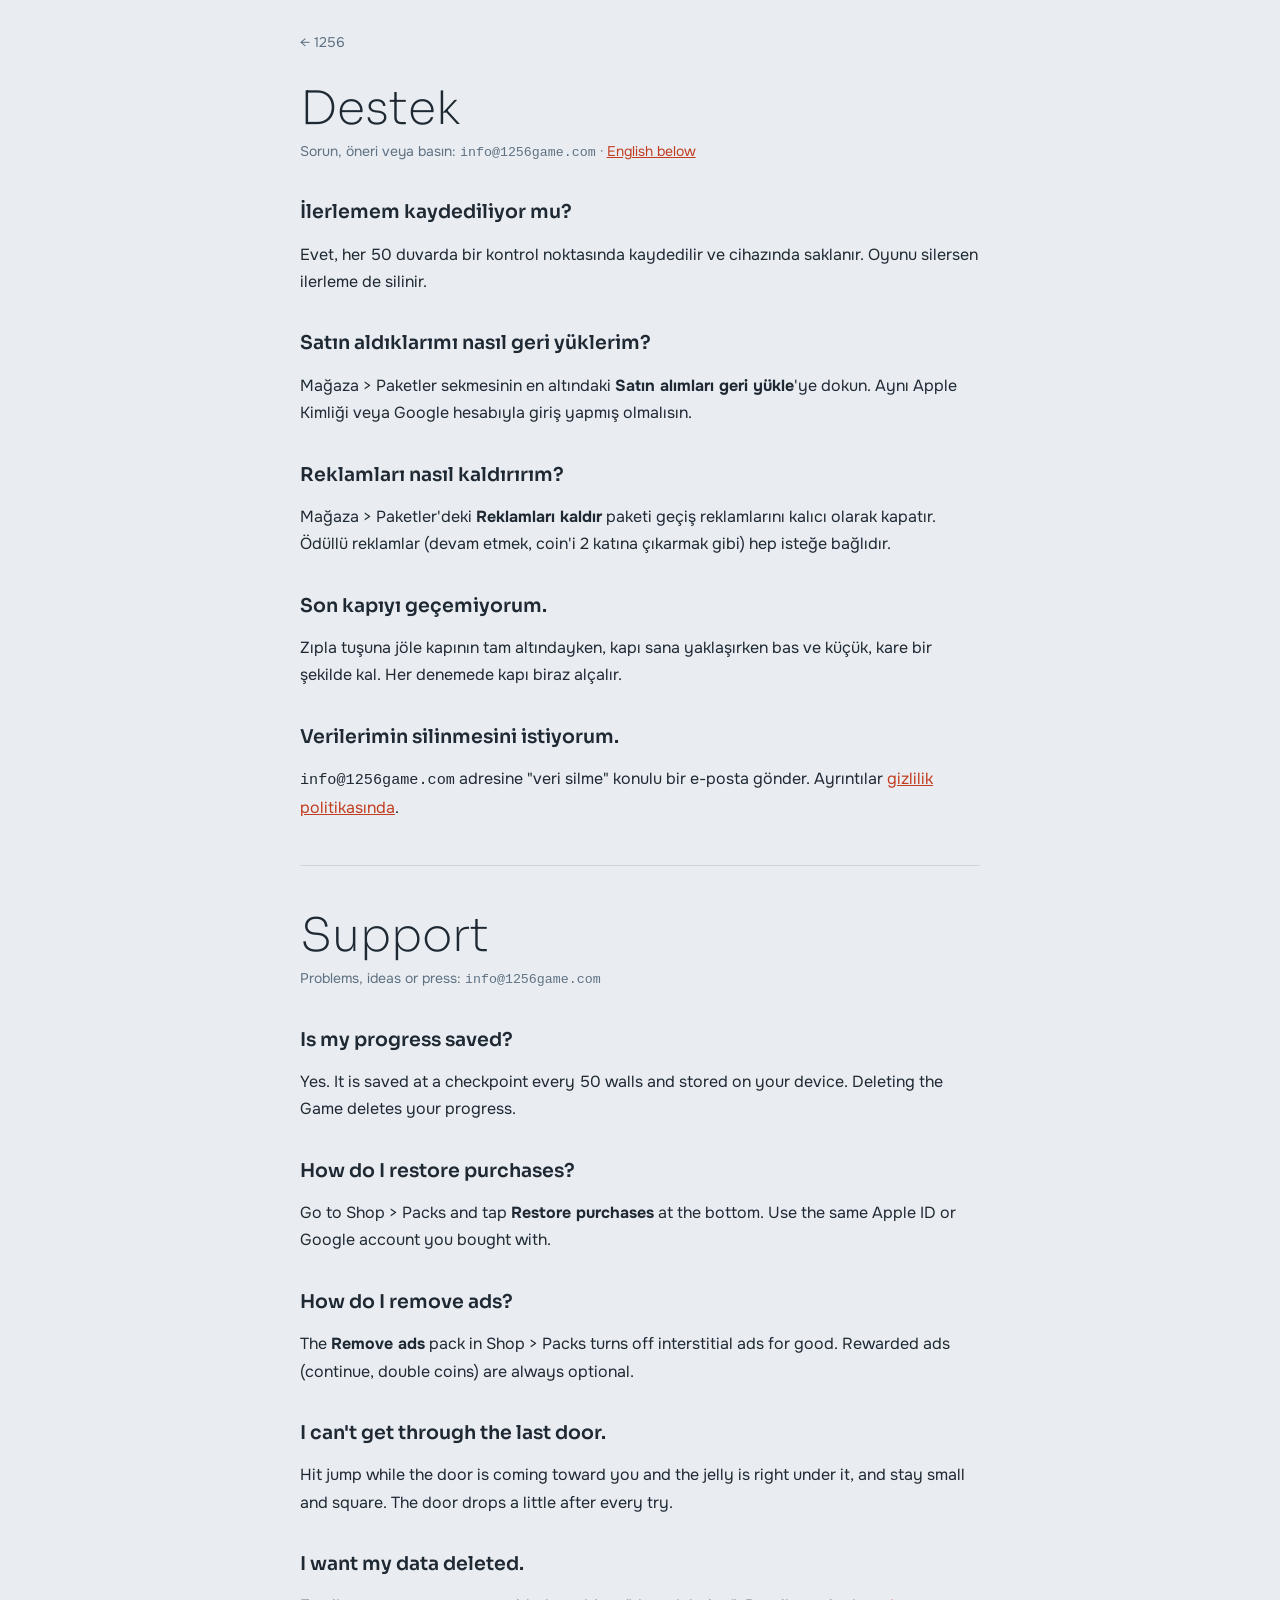
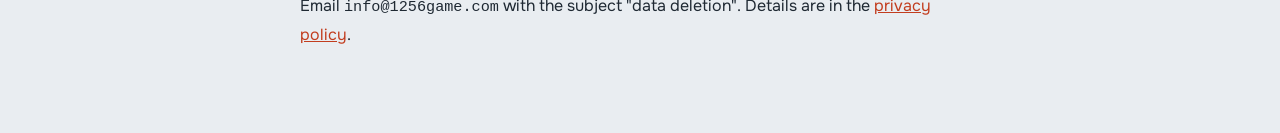
==== destek.html @ 6d84bbd6 "Add files via upload" ====
<!doctype html>
<html lang="tr">
<head>
<meta charset="utf-8">
<meta name="viewport" content="width=device-width, initial-scale=1, viewport-fit=cover">
<title>Destek · 1256</title>
<link rel="icon" href="favicon.png">
<link rel="stylesheet" href="https://fonts.googleapis.com/css2?family=Sora:wght@200;600&family=Onest:wght@400;500;600&display=swap">
<style>
:root{--bg:#e9edf1;--surface:#f6f8fa;--ink:#1f2933;--muted:#5f7183;--line:rgba(31,41,51,.12);--jelly:#c23d1f}
@media (prefers-color-scheme: dark){:root{--bg:#151a23;--surface:#1c2330;--ink:#e6ebf1;--muted:#8e9bab;--line:rgba(230,235,241,.12);--jelly:#ff9a7e;color-scheme:dark}}
*{box-sizing:border-box}
body{margin:0;background:var(--bg);color:var(--ink);font:16px/1.7 "Onest","Segoe UI",system-ui,sans-serif;-webkit-font-smoothing:antialiased}
.doc{max-width:720px;margin:0 auto;padding:28px max(20px,env(safe-area-inset-right,0px)) 72px max(20px,env(safe-area-inset-left,0px))}
.back{display:inline-flex;gap:8px;align-items:center;text-decoration:none;color:var(--muted);font-size:14px}
h1{font:200 clamp(32px,6vw,46px)/1.1 "Sora",system-ui,sans-serif;margin:28px 0 6px;text-wrap:balance}
h2{font:600 19px/1.3 "Sora",system-ui,sans-serif;margin:36px 0 8px}
h3{font-size:16px;margin:22px 0 4px}
p,li{color:var(--ink)} .meta{color:var(--muted);font-size:14px;margin:0 0 24px}
ul{padding-left:20px} li{margin:4px 0}
a{color:var(--jelly)}
.box{background:var(--surface);border-radius:16px;padding:16px 18px;margin:18px 0}
code{font-family:ui-monospace,Menlo,monospace;font-size:.95em;user-select:all}
hr{border:0;border-top:1px solid var(--line);margin:44px 0}
</style>
</head>
<body>
<main class="doc">
<a class="back" href="index.html">← 1256</a>
<h1>Destek</h1>
<p class="meta">Sorun, öneri veya basın: <code>info@1256game.com</code> · <a href="#en">English below</a></p>

<h2>İlerlemem kaydediliyor mu?</h2>
<p>Evet, her 50 duvarda bir kontrol noktasında kaydedilir ve cihazında saklanır. Oyunu silersen ilerleme de silinir.</p>
<h2>Satın aldıklarımı nasıl geri yüklerim?</h2>
<p>Mağaza > Paketler sekmesinin en altındaki <b>Satın alımları geri yükle</b>'ye dokun. Aynı Apple Kimliği veya Google hesabıyla giriş yapmış olmalısın.</p>
<h2>Reklamları nasıl kaldırırım?</h2>
<p>Mağaza > Paketler'deki <b>Reklamları kaldır</b> paketi geçiş reklamlarını kalıcı olarak kapatır. Ödüllü reklamlar (devam etmek, coin'i 2 katına çıkarmak gibi) hep isteğe bağlıdır.</p>
<h2>Son kapıyı geçemiyorum.</h2>
<p>Zıpla tuşuna jöle kapının tam altındayken, kapı sana yaklaşırken bas ve küçük, kare bir şekilde kal. Her denemede kapı biraz alçalır.</p>
<h2>Verilerimin silinmesini istiyorum.</h2>
<p><code>info@1256game.com</code> adresine "veri silme" konulu bir e-posta gönder. Ayrıntılar <a href="gizlilik.html">gizlilik politikasında</a>.</p>

<hr id="en">
<h1>Support</h1>
<p class="meta">Problems, ideas or press: <code>info@1256game.com</code></p>
<h2>Is my progress saved?</h2>
<p>Yes. It is saved at a checkpoint every 50 walls and stored on your device. Deleting the Game deletes your progress.</p>
<h2>How do I restore purchases?</h2>
<p>Go to Shop > Packs and tap <b>Restore purchases</b> at the bottom. Use the same Apple ID or Google account you bought with.</p>
<h2>How do I remove ads?</h2>
<p>The <b>Remove ads</b> pack in Shop > Packs turns off interstitial ads for good. Rewarded ads (continue, double coins) are always optional.</p>
<h2>I can't get through the last door.</h2>
<p>Hit jump while the door is coming toward you and the jelly is right under it, and stay small and square. The door drops a little after every try.</p>
<h2>I want my data deleted.</h2>
<p>Email <code>info@1256game.com</code> with the subject "data deletion". Details are in the <a href="privacy.html">privacy policy</a>.</p>
</main>
</body>
</html>
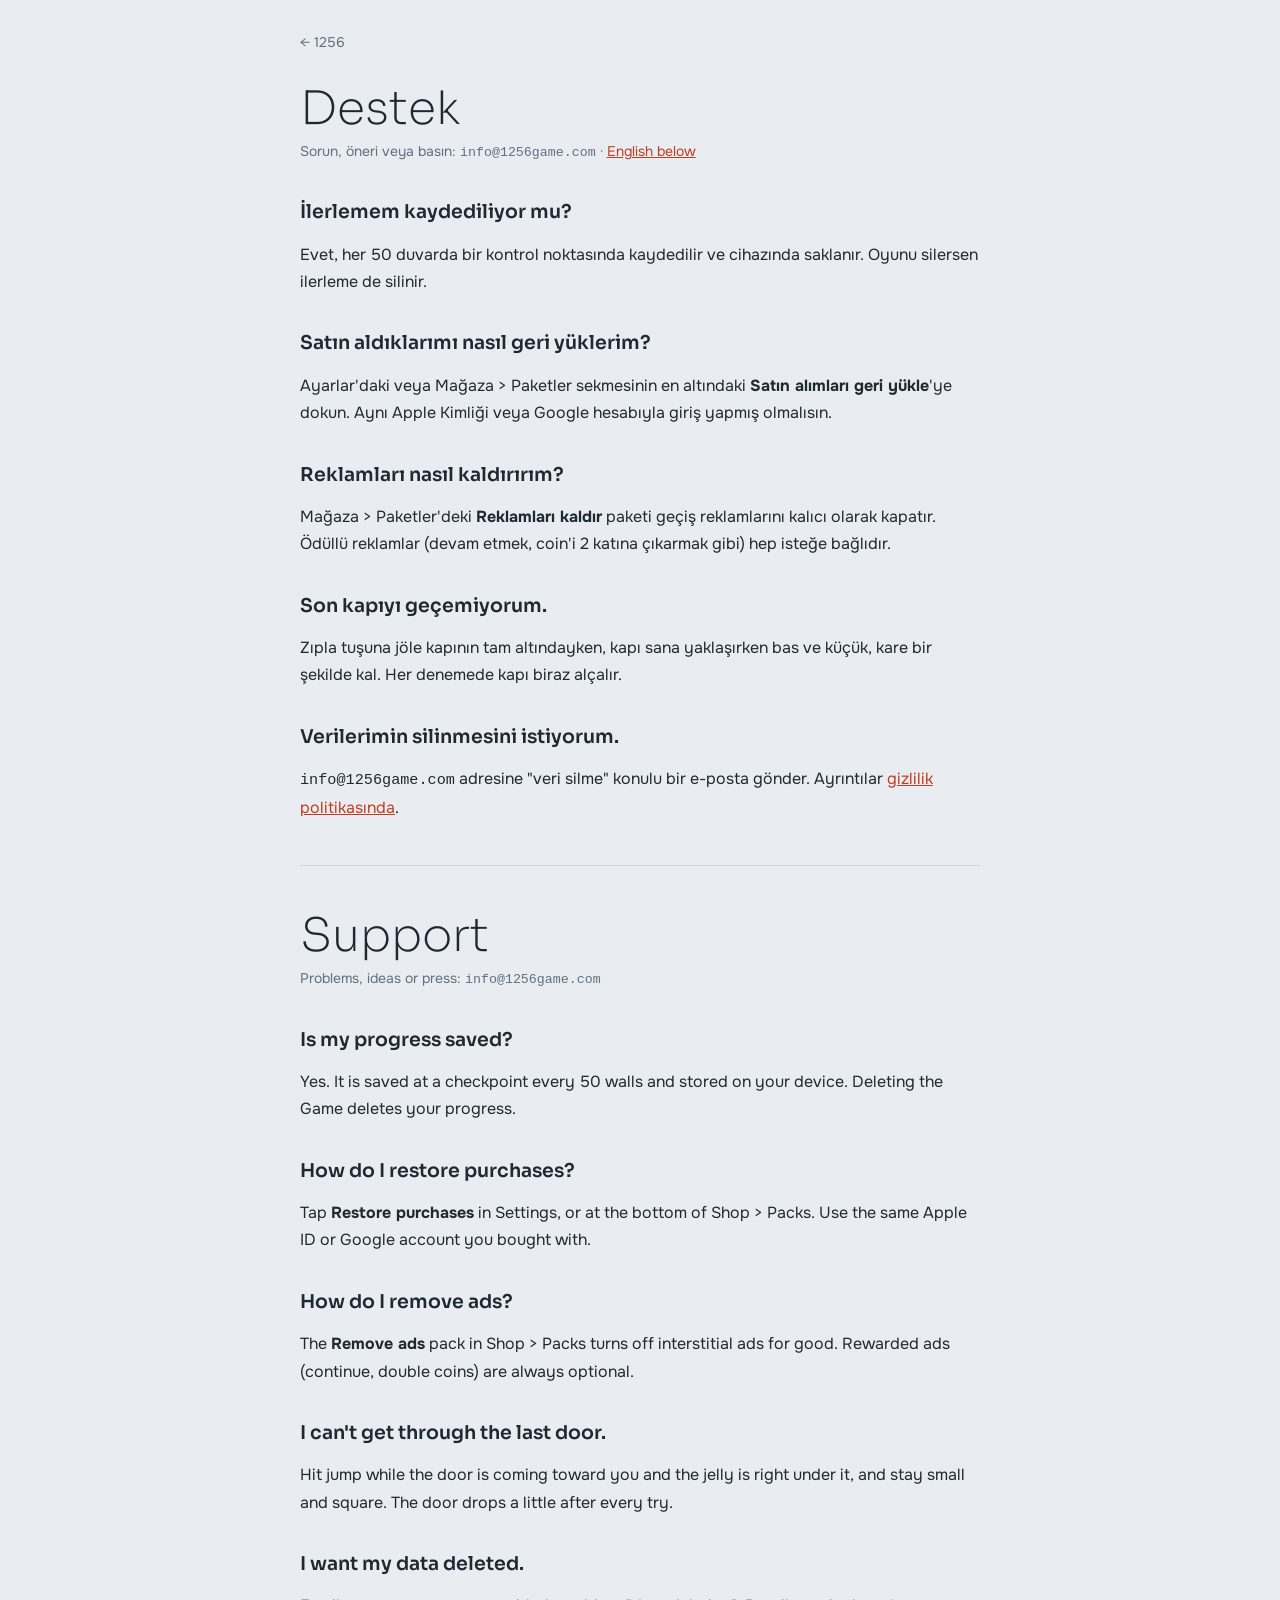
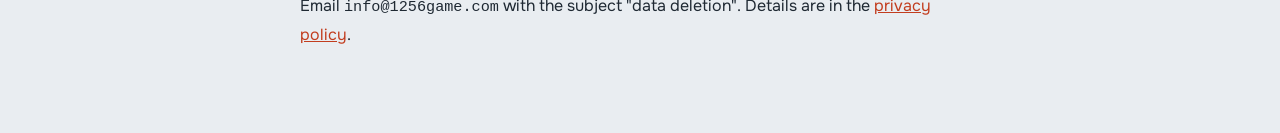
==== commit 71f39fb9: "Terms of use (TR/EN), restore purchases also in Settings" ====
--- a/destek.html
+++ b/destek.html
@@ -33,7 +33,7 @@
 <h2>İlerlemem kaydediliyor mu?</h2>
 <p>Evet, her 50 duvarda bir kontrol noktasında kaydedilir ve cihazında saklanır. Oyunu silersen ilerleme de silinir.</p>
 <h2>Satın aldıklarımı nasıl geri yüklerim?</h2>
-<p>Mağaza > Paketler sekmesinin en altındaki <b>Satın alımları geri yükle</b>'ye dokun. Aynı Apple Kimliği veya Google hesabıyla giriş yapmış olmalısın.</p>
+<p>Ayarlar'daki veya Mağaza > Paketler sekmesinin en altındaki <b>Satın alımları geri yükle</b>'ye dokun. Aynı Apple Kimliği veya Google hesabıyla giriş yapmış olmalısın.</p>
 <h2>Reklamları nasıl kaldırırım?</h2>
 <p>Mağaza > Paketler'deki <b>Reklamları kaldır</b> paketi geçiş reklamlarını kalıcı olarak kapatır. Ödüllü reklamlar (devam etmek, coin'i 2 katına çıkarmak gibi) hep isteğe bağlıdır.</p>
 <h2>Son kapıyı geçemiyorum.</h2>
@@ -47,7 +47,7 @@
 <h2>Is my progress saved?</h2>
 <p>Yes. It is saved at a checkpoint every 50 walls and stored on your device. Deleting the Game deletes your progress.</p>
 <h2>How do I restore purchases?</h2>
-<p>Go to Shop > Packs and tap <b>Restore purchases</b> at the bottom. Use the same Apple ID or Google account you bought with.</p>
+<p>Tap <b>Restore purchases</b> in Settings, or at the bottom of Shop > Packs. Use the same Apple ID or Google account you bought with.</p>
 <h2>How do I remove ads?</h2>
 <p>The <b>Remove ads</b> pack in Shop > Packs turns off interstitial ads for good. Rewarded ads (continue, double coins) are always optional.</p>
 <h2>I can't get through the last door.</h2>
